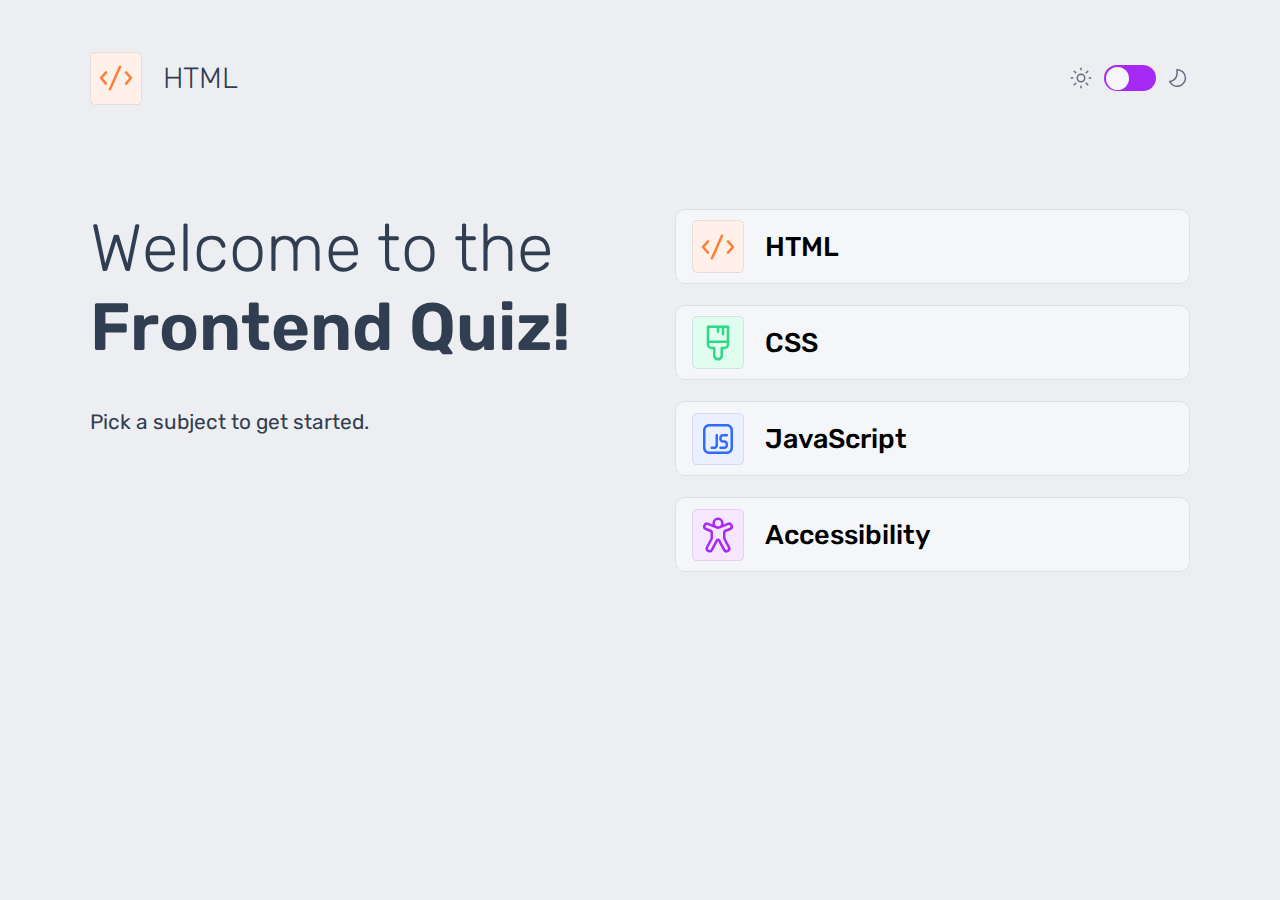
==== menu.html @ 8daafa4d "added new files" ====
<!DOCTYPE html>
<html lang="en">
<head>
  <meta charset="UTF-8">
  <meta name="viewport" content="width=device-width, initial-scale=1.0">
  <link rel="stylesheet" href="compiled/styles.css">
  <title>Frontend Quiz</title>
</head>
<body>
  <header class="header">
    <figure>
      <img src="assets/icons/icon-html.svg" alt="html" class="icon-html" draggable="false">
      <figcaption>
        <h1>HTML</h1>
      </figcaption>
    </figure>
    <div class="header__switcher">
      <img src="assets/icons/icon-sun-dark.svg" alt="sun-icon" class="js-sun" draggable="false">
      <div class="header__switcher__toggleWrapper">
        <input type="checkbox" class="header__switcher__toggleWrapper__checkbox js-theme-toggler">
        <span class="header__switcher__toggleWrapper__toggle"></span>
      </div>
      <img src="assets/icons/icon-moon-dark.svg" alt="moon-icon" class="js-moon" draggable="false">
    </div>
  </header>
  <main>
    <!--MENU-->
    <article class="menu">
      <div>
        <h2>
          Welcome to the <br>
          <span>Frontend Quiz!</span>
        </h2>
        <p>
          Pick a subject to get started.
        </p>
      </div>
    <aside>
      <button class="box">
        <img src="assets/icons/icon-html.svg" alt="html" class="icon-html">
        <h4>HTML</h4>
      </button>
      <button  class="box">
        <img src="assets/icons/icon-css.svg" alt="css" class="icon-css">
        <h4>CSS</h4>
      </button>
      <button  class="box">
        <img src="assets/icons/icon-js.svg" alt="js" class="icon-js">
        <h4>JavaScript</h4>
      </button>
      <button  class="box">
        <img src="assets/icons/icon-accessibility.svg" alt="accessibility" class="icon-accessibility">
        <h4>Accessibility</h4>
      </button>
    </aside>
  </main>
  <script type="module" src="js/menu.js"></script>
</body>
</html>
---- compiled/styles.css ----
@import"https://fonts.googleapis.com/css2?family=Rubik:ital,wght@0,300..900;1,300..900&display=swap";*{font-size:65.2%;box-sizing:border-box;padding:0;margin:0;font-family:"Rubik",sans-serif;-webkit-tap-highlight-color:rgba(0,0,0,0)}h1{font-size:clamp(2.4rem,3vw,2.8rem)}h2{font-size:clamp(4rem,6vw,6.4rem)}h3{font-size:clamp(3rem,3vw,3.5rem)}h4{font-size:clamp(2.6rem,2vw,2.6rem)}button{font-size:clamp(2.6rem,2vw,2.6rem)}p{font-size:2rem}input{font-size:2rem}select{font-size:2rem}option{font-size:2rem}span{font-size:inherit}h1,h2{font-weight:300}h4{font-weight:500}.icon-html{background-color:#fff1e9}.icon-css{background-color:#e0fdef}.icon-js{background-color:#ebf0ff}.icon-accessibility{background-color:#f6e7ff}.icon-html,.icon-css,.icon-js,.icon-accessibility{padding:.5rem;border-radius:.5rem;border:1px dotted rgba(98,108,127,.3)}.header{display:flex;justify-content:space-between;padding-inline:5%;padding-block:2rem}.header figure{display:flex;align-items:center;gap:2rem}.header__switcher{display:flex;align-items:center;gap:1rem}.header__switcher__toggleWrapper{width:5rem;height:2.5rem;background-color:#a729f5;border-radius:5rem;position:relative}.header__switcher__toggleWrapper__checkbox{opacity:0;position:absolute;inset:0;z-index:1;cursor:pointer}.header__switcher__toggleWrapper__toggle{height:85%;width:45%;border-radius:5rem;background-color:#f4f6fa;display:block;position:absolute;inset:.2rem auto .2rem .2rem}.header__switcher__toggleWrapper:has(.header__switcher__toggleWrapper__checkbox:checked) .header__switcher__toggleWrapper__toggle{inset:.2rem .2rem .2rem auto}@media(min-width: 765px){.header{padding-inline:7%;padding-block:5rem}}@media(min-width: 1450px){.header{padding-inline:12%}}.menu{padding-inline:5%;display:flex;align-items:center;flex-direction:row;align-items:start;gap:10rem}.menu div{display:flex;align-items:center;flex-direction:row;align-items:start;gap:4rem;flex-direction:column;width:-moz-fit-content;width:fit-content}.menu div h2 span{font-weight:600}.menu aside{display:flex;align-items:center;flex-direction:column;align-items:stretch;gap:2rem;flex-grow:1}.menu aside button{display:flex;align-items:center;flex-direction:_;align-items:center;gap:2rem;padding:1rem 1.5rem;border-radius:1rem;background-color:#f4f6fa;cursor:pointer;border:1px dotted rgba(98,108,127,.3)}@media(min-width: 765px){.menu{padding-inline:7%;padding-block:5rem}}@media(min-width: 1450px){.menu{padding-inline:12%}}.quiz{padding-inline:5%;display:grid;grid-template-columns:1fr 1.2fr;gap:5rem}.quiz__left{display:flex;align-items:center;flex-direction:column;align-items:start;gap:_;justify-content:space-between}.quiz__left__content{display:flex;align-items:center;flex-direction:column;align-items:start;gap:2rem}.quiz__left__progress-bar{width:100%;height:2rem;display:grid;grid-template-columns:1fr}.quiz__left__progress-bar span{width:20%;background-color:#a729f5;border-radius:1rem}.quiz__options{display:grid;grid-template-columns:1fr;gap:2rem}.quiz__options__option{display:flex;align-items:center;flex-direction:_;align-items:center;gap:2rem;padding:1.5rem;border-radius:1rem;cursor:pointer;border:3px solid rgba(0,0,0,0);transition:.3s;background-color:#f4f6fa}.quiz__options__option .variant{width:5rem;aspect-ratio:1/1;display:flex;align-items:center;flex-direction:_;align-items:center;gap:_;justify-content:center;border-radius:.7rem;background-color:rgba(229,231,235,.7)}.quiz__options__option h4{font-weight:500}.quiz__options__option:hover,.quiz__options__option:focus{border-color:#a729f5}.quiz__options__option:hover .variant,.quiz__options__option:focus .variant{background:rgba(167,41,245,.1);color:#a729f5;font-weight:500}.quiz__options__option:focus .variant{background:#a729f5;color:#f4f6fa}.quiz__options .correct,.quiz__options .incorrect{border-color:#26d782;gap:2rem;position:relative}.quiz__options .correct span,.quiz__options .incorrect span{background:#26d782;color:#f4f6fa;font-weight:500}.quiz__options .correct img,.quiz__options .incorrect img{position:absolute;inset:50% 2rem auto auto;transform:translateY(-50%)}.quiz__options .incorrect{border-color:red}.quiz__options .incorrect span{background-color:red}.quiz__options .submitPopup{display:flex;align-items:center;flex-direction:_;align-items:center;gap:2rem;justify-content:center;color:red;font-weight:400}@media(min-width: 765px){.quiz{padding-inline:7%;padding-block:5rem}}@media(min-width: 1450px){.quiz{padding-inline:12%}}.result{padding-inline:5%;display:grid;grid-template-columns:1fr 1fr;gap:5rem}.result__heading span{font-weight:600}.result__body{display:grid;gap:2rem}.result__body__content{border:1px solid;padding-block:5rem;display:flex;align-items:center;flex-direction:column;align-items:center;gap:2rem;border-radius:1.5rem}.result__body__content figure{display:flex;align-items:center;flex-direction:_;align-items:center;gap:3rem}.result__body__content figure figcaption h1{font-weight:600}.result__body__content h2{font-weight:600;font-size:clamp(3rem,8vw,10rem)}@media(min-width: 765px){.result{padding-inline:7%;padding-block:5rem}}@media(min-width: 1450px){.result{padding-inline:12%}}body{background-color:rgba(229,231,235,.7);color:#313e51}body .box{background-color:#f4f6fa}.dark{background-color:#313e51;color:#f4f6fa}.dark .box{background-color:#3b4d66;color:#f4f6fa}.dark .box:hover .variant{background-color:rgba(167,41,245,.5);color:#f4f6fa}.dark .box:focus .variant{background:#a729f5;color:#f4f6fa}.dark .box .variant{background-color:#f4f6fa;color:#313e51}.btn{padding-block:2rem;color:#f4f6fa;background-color:#a729f5;border-radius:1.5rem;cursor:pointer;border:none;font-weight:600}.btn:hover{opacity:.8}.btn:active{opacity:.5}/*# sourceMappingURL=styles.css.map */
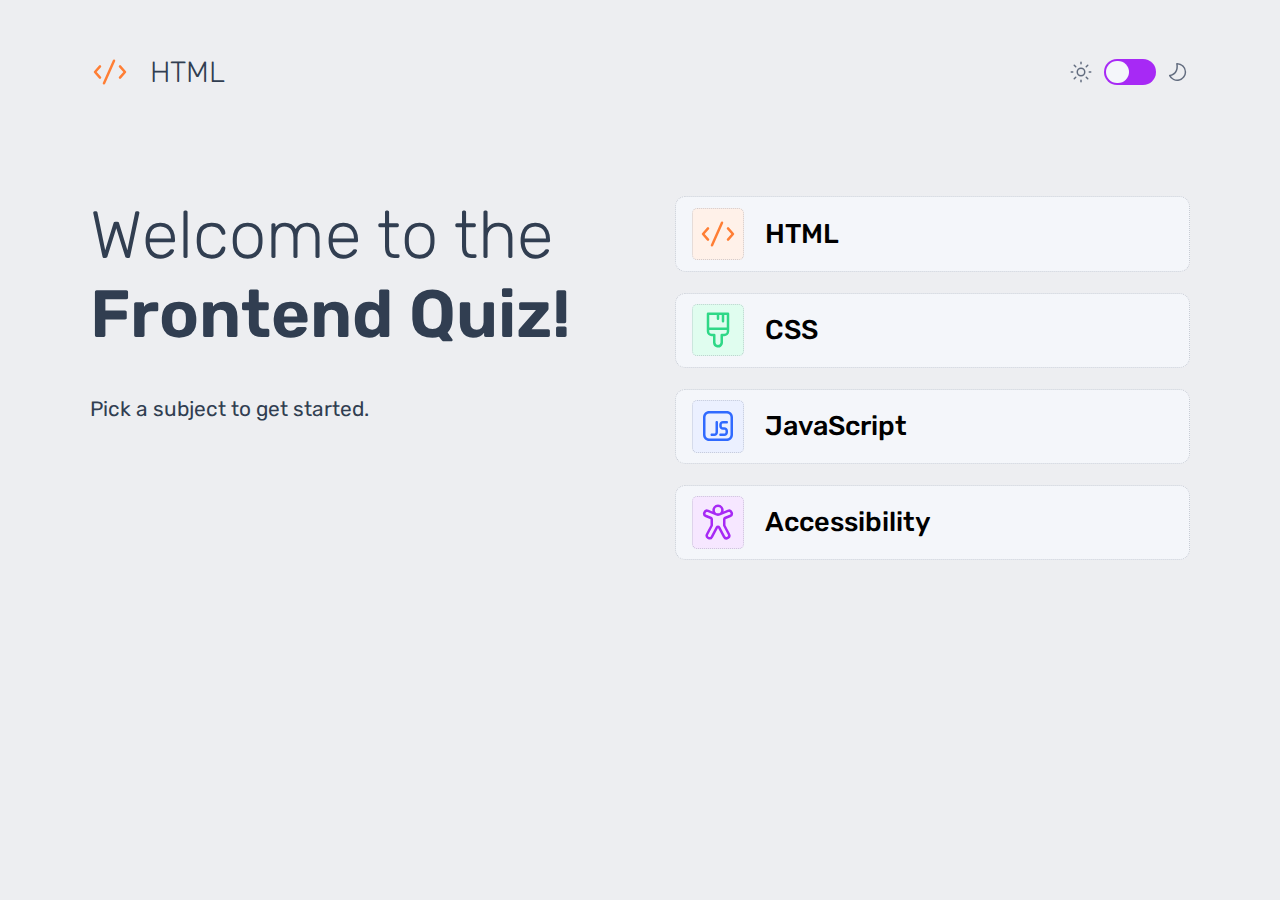
==== commit 3549e9cb: "added header generation" ====
--- a/menu.html
+++ b/menu.html
@@ -9,7 +9,7 @@
 <body>
   <header class="header">
     <figure>
-      <img src="assets/icons/icon-html.svg" alt="html" class="icon-html" draggable="false">
+      <img src="assets/icons/icon-html.svg" alt="html"  draggable="false">
       <figcaption>
         <h1>HTML</h1>
       </figcaption>
@@ -36,19 +36,19 @@
         </p>
       </div>
     <aside>
-      <button class="box">
+      <button class="box" data-value="HTML">
         <img src="assets/icons/icon-html.svg" alt="html" class="icon-html">
         <h4>HTML</h4>
       </button>
-      <button  class="box">
+      <button class="box" data-value="CSS">
         <img src="assets/icons/icon-css.svg" alt="css" class="icon-css">
         <h4>CSS</h4>
       </button>
-      <button  class="box">
+      <button class="box" data-value="JavaScript">
         <img src="assets/icons/icon-js.svg" alt="js" class="icon-js">
         <h4>JavaScript</h4>
       </button>
-      <button  class="box">
+      <button class="box" data-value="Accessibility">
         <img src="assets/icons/icon-accessibility.svg" alt="accessibility" class="icon-accessibility">
         <h4>Accessibility</h4>
       </button>
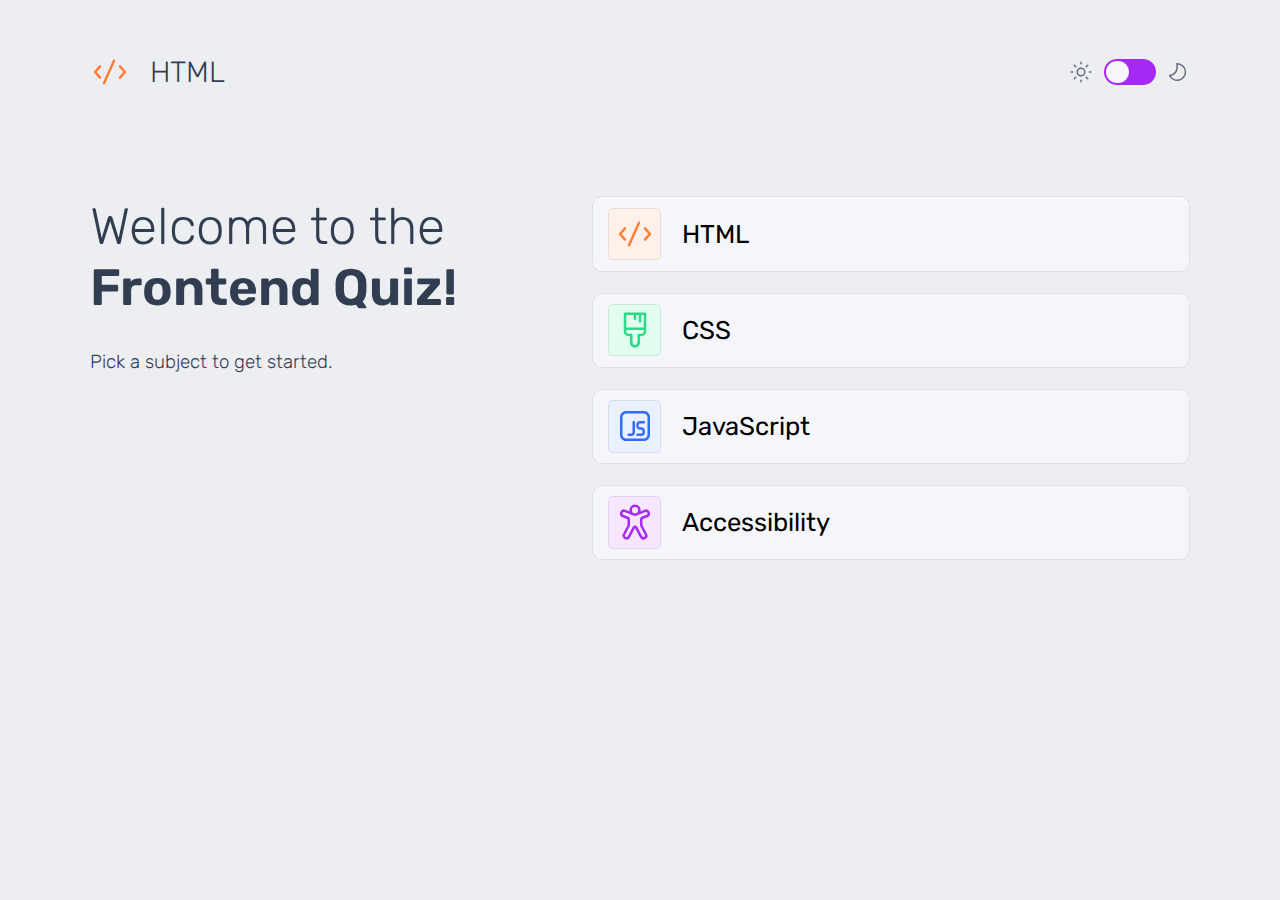
==== commit e1d5d0be: "added session storage for theme switcher" ====
--- a/menu.html
+++ b/menu.html
@@ -54,6 +54,7 @@
       </button>
     </aside>
   </main>
+  <script src="js/utils/switcher.js"></script>
   <script type="module" src="js/menu.js"></script>
 </body>
 </html>--- a/compiled/styles.css
+++ b/compiled/styles.css
@@ -1 +1 @@
-@import"https://fonts.googleapis.com/css2?family=Rubik:ital,wght@0,300..900;1,300..900&display=swap";*{font-size:65.2%;box-sizing:border-box;padding:0;margin:0;font-family:"Rubik",sans-serif;-webkit-tap-highlight-color:rgba(0,0,0,0)}h1{font-size:clamp(2.4rem,3vw,2.8rem)}h2{font-size:clamp(4rem,6vw,6.4rem)}h3{font-size:clamp(3rem,3vw,3.5rem)}h4{font-size:clamp(2.6rem,2vw,2.6rem)}button{font-size:clamp(2.6rem,2vw,2.6rem)}p{font-size:2rem}input{font-size:2rem}select{font-size:2rem}option{font-size:2rem}span{font-size:inherit}h1,h2{font-weight:300}h4{font-weight:500}.icon-html{background-color:#fff1e9}.icon-css{background-color:#e0fdef}.icon-js{background-color:#ebf0ff}.icon-accessibility{background-color:#f6e7ff}.icon-html,.icon-css,.icon-js,.icon-accessibility{padding:.5rem;border-radius:.5rem;border:1px dotted rgba(98,108,127,.3)}.header{display:flex;justify-content:space-between;padding-inline:5%;padding-block:2rem}.header figure{display:flex;align-items:center;gap:2rem}.header__switcher{display:flex;align-items:center;gap:1rem}.header__switcher__toggleWrapper{width:5rem;height:2.5rem;background-color:#a729f5;border-radius:5rem;position:relative}.header__switcher__toggleWrapper__checkbox{opacity:0;position:absolute;inset:0;z-index:1;cursor:pointer}.header__switcher__toggleWrapper__toggle{height:85%;width:45%;border-radius:5rem;background-color:#f4f6fa;display:block;position:absolute;inset:.2rem auto .2rem .2rem}.header__switcher__toggleWrapper:has(.header__switcher__toggleWrapper__checkbox:checked) .header__switcher__toggleWrapper__toggle{inset:.2rem .2rem .2rem auto}@media(min-width: 765px){.header{padding-inline:7%;padding-block:5rem}}@media(min-width: 1450px){.header{padding-inline:12%}}.menu{padding-inline:5%;display:flex;align-items:center;flex-direction:row;align-items:start;gap:10rem}.menu div{display:flex;align-items:center;flex-direction:row;align-items:start;gap:4rem;flex-direction:column;width:-moz-fit-content;width:fit-content}.menu div h2 span{font-weight:600}.menu aside{display:flex;align-items:center;flex-direction:column;align-items:stretch;gap:2rem;flex-grow:1}.menu aside button{display:flex;align-items:center;flex-direction:_;align-items:center;gap:2rem;padding:1rem 1.5rem;border-radius:1rem;background-color:#f4f6fa;cursor:pointer;border:1px dotted rgba(98,108,127,.3)}@media(min-width: 765px){.menu{padding-inline:7%;padding-block:5rem}}@media(min-width: 1450px){.menu{padding-inline:12%}}.quiz{padding-inline:5%;display:grid;grid-template-columns:1fr 1.2fr;gap:5rem}.quiz__left{display:flex;align-items:center;flex-direction:column;align-items:start;gap:_;justify-content:space-between}.quiz__left__content{display:flex;align-items:center;flex-direction:column;align-items:start;gap:2rem}.quiz__left__progress-bar{width:100%;height:2rem;display:grid;grid-template-columns:1fr}.quiz__left__progress-bar span{width:20%;background-color:#a729f5;border-radius:1rem}.quiz__options{display:grid;grid-template-columns:1fr;gap:2rem}.quiz__options__option{display:flex;align-items:center;flex-direction:_;align-items:center;gap:2rem;padding:1.5rem;border-radius:1rem;cursor:pointer;border:3px solid rgba(0,0,0,0);transition:.3s;background-color:#f4f6fa}.quiz__options__option .variant{width:5rem;aspect-ratio:1/1;display:flex;align-items:center;flex-direction:_;align-items:center;gap:_;justify-content:center;border-radius:.7rem;background-color:rgba(229,231,235,.7)}.quiz__options__option h4{font-weight:500}.quiz__options__option:hover,.quiz__options__option:focus{border-color:#a729f5}.quiz__options__option:hover .variant,.quiz__options__option:focus .variant{background:rgba(167,41,245,.1);color:#a729f5;font-weight:500}.quiz__options__option:focus .variant{background:#a729f5;color:#f4f6fa}.quiz__options .correct,.quiz__options .incorrect{border-color:#26d782;gap:2rem;position:relative}.quiz__options .correct span,.quiz__options .incorrect span{background:#26d782;color:#f4f6fa;font-weight:500}.quiz__options .correct img,.quiz__options .incorrect img{position:absolute;inset:50% 2rem auto auto;transform:translateY(-50%)}.quiz__options .incorrect{border-color:red}.quiz__options .incorrect span{background-color:red}.quiz__options .submitPopup{display:flex;align-items:center;flex-direction:_;align-items:center;gap:2rem;justify-content:center;color:red;font-weight:400}@media(min-width: 765px){.quiz{padding-inline:7%;padding-block:5rem}}@media(min-width: 1450px){.quiz{padding-inline:12%}}.result{padding-inline:5%;display:grid;grid-template-columns:1fr 1fr;gap:5rem}.result__heading span{font-weight:600}.result__body{display:grid;gap:2rem}.result__body__content{border:1px solid;padding-block:5rem;display:flex;align-items:center;flex-direction:column;align-items:center;gap:2rem;border-radius:1.5rem}.result__body__content figure{display:flex;align-items:center;flex-direction:_;align-items:center;gap:3rem}.result__body__content figure figcaption h1{font-weight:600}.result__body__content h2{font-weight:600;font-size:clamp(3rem,8vw,10rem)}@media(min-width: 765px){.result{padding-inline:7%;padding-block:5rem}}@media(min-width: 1450px){.result{padding-inline:12%}}body{background-color:rgba(229,231,235,.7);color:#313e51}body .box{background-color:#f4f6fa}.dark{background-color:#313e51;color:#f4f6fa}.dark .box{background-color:#3b4d66;color:#f4f6fa}.dark .box:hover .variant{background-color:rgba(167,41,245,.5);color:#f4f6fa}.dark .box:focus .variant{background:#a729f5;color:#f4f6fa}.dark .box .variant{background-color:#f4f6fa;color:#313e51}.btn{padding-block:2rem;color:#f4f6fa;background-color:#a729f5;border-radius:1.5rem;cursor:pointer;border:none;font-weight:600}.btn:hover{opacity:.8}.btn:active{opacity:.5}/*# sourceMappingURL=styles.css.map */+@import"https://fonts.googleapis.com/css2?family=Rubik:ital,wght@0,300..900;1,300..900&display=swap";*{font-size:65.2%;box-sizing:border-box;padding:0;margin:0;font-family:"Rubik",sans-serif;-webkit-tap-highlight-color:rgba(0,0,0,0)}h1{font-size:clamp(2.4rem,3vw,2.8rem);font-weight:300}h2{font-size:clamp(3.6rem,4vw,6.4rem);font-weight:300}h3{font-size:clamp(2.6rem,3vw,3.5rem);font-weight:300}h4{font-size:clamp(2rem,2vw,2.6rem);font-weight:300}button{font-size:clamp(1.8rem,2vw,2.6rem);font-weight:300}p{font-size:1.8rem;font-weight:300}select{font-size:1.8rem;font-weight:300}option{font-size:1.8rem;font-weight:300}span{font-size:inherit;font-weight:300}h1,h2{font-weight:300}h4{font-weight:400}.icon-html{background-color:#fff1e9}.icon-css{background-color:#e0fdef}.icon-js{background-color:#ebf0ff}.icon-accessibility{background-color:#f6e7ff}.icon-html,.icon-css,.icon-js,.icon-accessibility{padding:.5rem;border-radius:.5rem;border:1px dotted rgba(98,108,127,.3)}.header{display:flex;justify-content:space-between;padding-inline:5%;padding-block:2rem}.header figure{display:flex;align-items:center;gap:2rem;cursor:pointer}.header__switcher{display:flex;align-items:center;gap:1rem}.header__switcher__toggleWrapper{width:5rem;height:2.5rem;background-color:#a729f5;border-radius:5rem;position:relative}.header__switcher__toggleWrapper__checkbox{opacity:0;position:absolute;inset:0;z-index:1;cursor:pointer}.header__switcher__toggleWrapper__toggle{height:85%;width:45%;border-radius:5rem;background-color:#f4f6fa;display:block;position:absolute;inset:.2rem auto .2rem .2rem}.header__switcher__toggleWrapper:has(.header__switcher__toggleWrapper__checkbox:checked) .header__switcher__toggleWrapper__toggle{inset:.2rem .2rem .2rem auto}@media(min-width: 765px){.header{padding-inline:7%;padding-block:5rem}}@media(min-width: 1450px){.header{padding-inline:12%}}.menu{padding-inline:5%;display:grid;grid-template-columns:1fr;gap:4rem;padding-block:5rem}.menu div{display:flex;align-items:center;flex-direction:_;align-items:center;gap:2rem;flex-direction:column}.menu div h2 span{font-weight:600}.menu aside{display:flex;align-items:center;flex-direction:column;align-items:stretch;gap:2rem;flex-grow:1}.menu aside button{display:flex;align-items:center;flex-direction:_;align-items:center;gap:2rem;padding:1rem 1.5rem;border-radius:1rem;background-color:#f4f6fa;cursor:pointer;border:1px dotted rgba(98,108,127,.3)}@media(min-width: 765px){.menu{grid-template-columns:1fr 1.3fr;padding-inline:7%}.menu div{align-items:start;gap:3rem}}@media(min-width: 1450px){.menu{padding-inline:12%}}.quiz{padding-inline:5%;display:grid;grid-template-columns:1fr;gap:2rem;padding-block:4rem}.quiz__left{display:flex;align-items:center;flex-direction:column;align-items:start;gap:2rem;justify-content:space-between;padding-top:2rem}.quiz__left__content{display:flex;align-items:center;flex-direction:column;align-items:start;gap:2rem}.quiz__left__progress-bar{width:100%;height:1.5rem;display:grid;grid-template-columns:1fr;border-radius:1rem;background-color:rgba(98,108,127,.2)}.quiz__left__progress-bar span{margin:.3rem;width:20%;background-color:#a729f5;border-radius:inherit}.quiz__options{display:grid;grid-template-columns:1fr;gap:.2rem}.quiz__options__option{display:flex;align-items:center;flex-direction:_;align-items:center;gap:2rem;padding:1rem 1.5rem;border-radius:1rem;cursor:pointer;border:3px solid rgba(0,0,0,0);transition:.3s;background-color:#f4f6fa}.quiz__options__option .variant{width:5rem;aspect-ratio:1/1;display:flex;align-items:center;flex-direction:_;align-items:center;gap:_;justify-content:center;border-radius:.7rem;background-color:rgba(229,231,235,.7)}.quiz__options__option h4{font-weight:500}.quiz__options__option:hover,.quiz__options__option:focus{border-color:#a729f5}.quiz__options__option:hover .variant,.quiz__options__option:focus .variant{background:rgba(167,41,245,.1);color:#a729f5;font-weight:500}.quiz__options__option:focus .variant{background:#a729f5;color:#f4f6fa}.quiz__options button:nth-child(5){margin-top:2rem}.quiz__options .correct,.quiz__options .incorrect{border-color:#26d782;gap:2rem;position:relative;display:grid;grid-template-columns:1fr 8fr 1fr;align-items:center;justify-items:start;gap:2rem}.quiz__options .correct .variant,.quiz__options .incorrect .variant{background:#26d782;color:#f4f6fa;font-weight:500}.quiz__options .correct img,.quiz__options .incorrect img{position:absolute;inset:50% 2rem auto auto;transform:translateY(-50%)}.quiz__options .incorrect{border-color:red}.quiz__options .incorrect .variant{background-color:red}.quiz__options .submitPopup{display:flex;align-items:center;flex-direction:_;align-items:center;gap:2rem;justify-content:center;color:red;font-weight:400}.quiz__options .hidden{visibility:hidden}@media(min-width: 765px){.quiz{padding-inline:7%;grid-template-columns:1fr 1.2fr;gap:5rem}.quiz__left{height:77%}.quiz__options{gap:.5rem}}@media(min-width: 1450px){.quiz{padding-inline:12%}.quiz__left__progress-bar{height:2rem}}.result{padding-inline:5%;display:grid;grid-template-columns:1fr;gap:3rem;padding-block:5rem}.result__heading span{font-weight:600}.result__body{display:grid;gap:2rem}.result__body__content{padding-block:5rem;display:flex;align-items:center;flex-direction:column;align-items:center;gap:2rem;border-radius:1.5rem}.result__body__content figure{display:flex;align-items:center;flex-direction:_;align-items:center;gap:3rem}.result__body__content figure figcaption h1{font-weight:600}.result__body__content h2{font-weight:600;font-size:clamp(3rem,8vw,10rem)}@media(min-width: 765px){.result{padding-inline:7%;grid-template-columns:1fr 1fr}}@media(min-width: 1450px){.result{padding-inline:12%;gap:5rem}}body{background-color:rgba(229,231,235,.7);color:#313e51}body .box{background-color:#f4f6fa}.dark{background-color:#313e51;color:#f4f6fa}.dark .box{background-color:#3b4d66;color:#f4f6fa}.dark .box:hover .variant{background-color:rgba(167,41,245,.5);color:#f4f6fa}.dark .box:focus .variant{background:#a729f5;color:#f4f6fa}.dark .box .variant{background-color:#f4f6fa;color:#313e51}.dark .correct,.dark .incorrect{border-color:#26d782;gap:2rem;position:relative;display:grid;grid-template-columns:1fr 8fr 1fr;align-items:center;gap:2rem}.dark .correct .variant,.dark .incorrect .variant{background:#26d782;color:#f4f6fa;font-weight:500}.dark .incorrect{border-color:red}.dark .incorrect .variant{background-color:red}.btn{padding-block:2rem;color:#f4f6fa;background-color:#a729f5;border-radius:1.5rem;cursor:pointer;border:none;font-weight:600;-webkit-user-select:none;-moz-user-select:none;user-select:none}.btn:hover{opacity:.8}.btn:active{opacity:.5}/*# sourceMappingURL=styles.css.map */